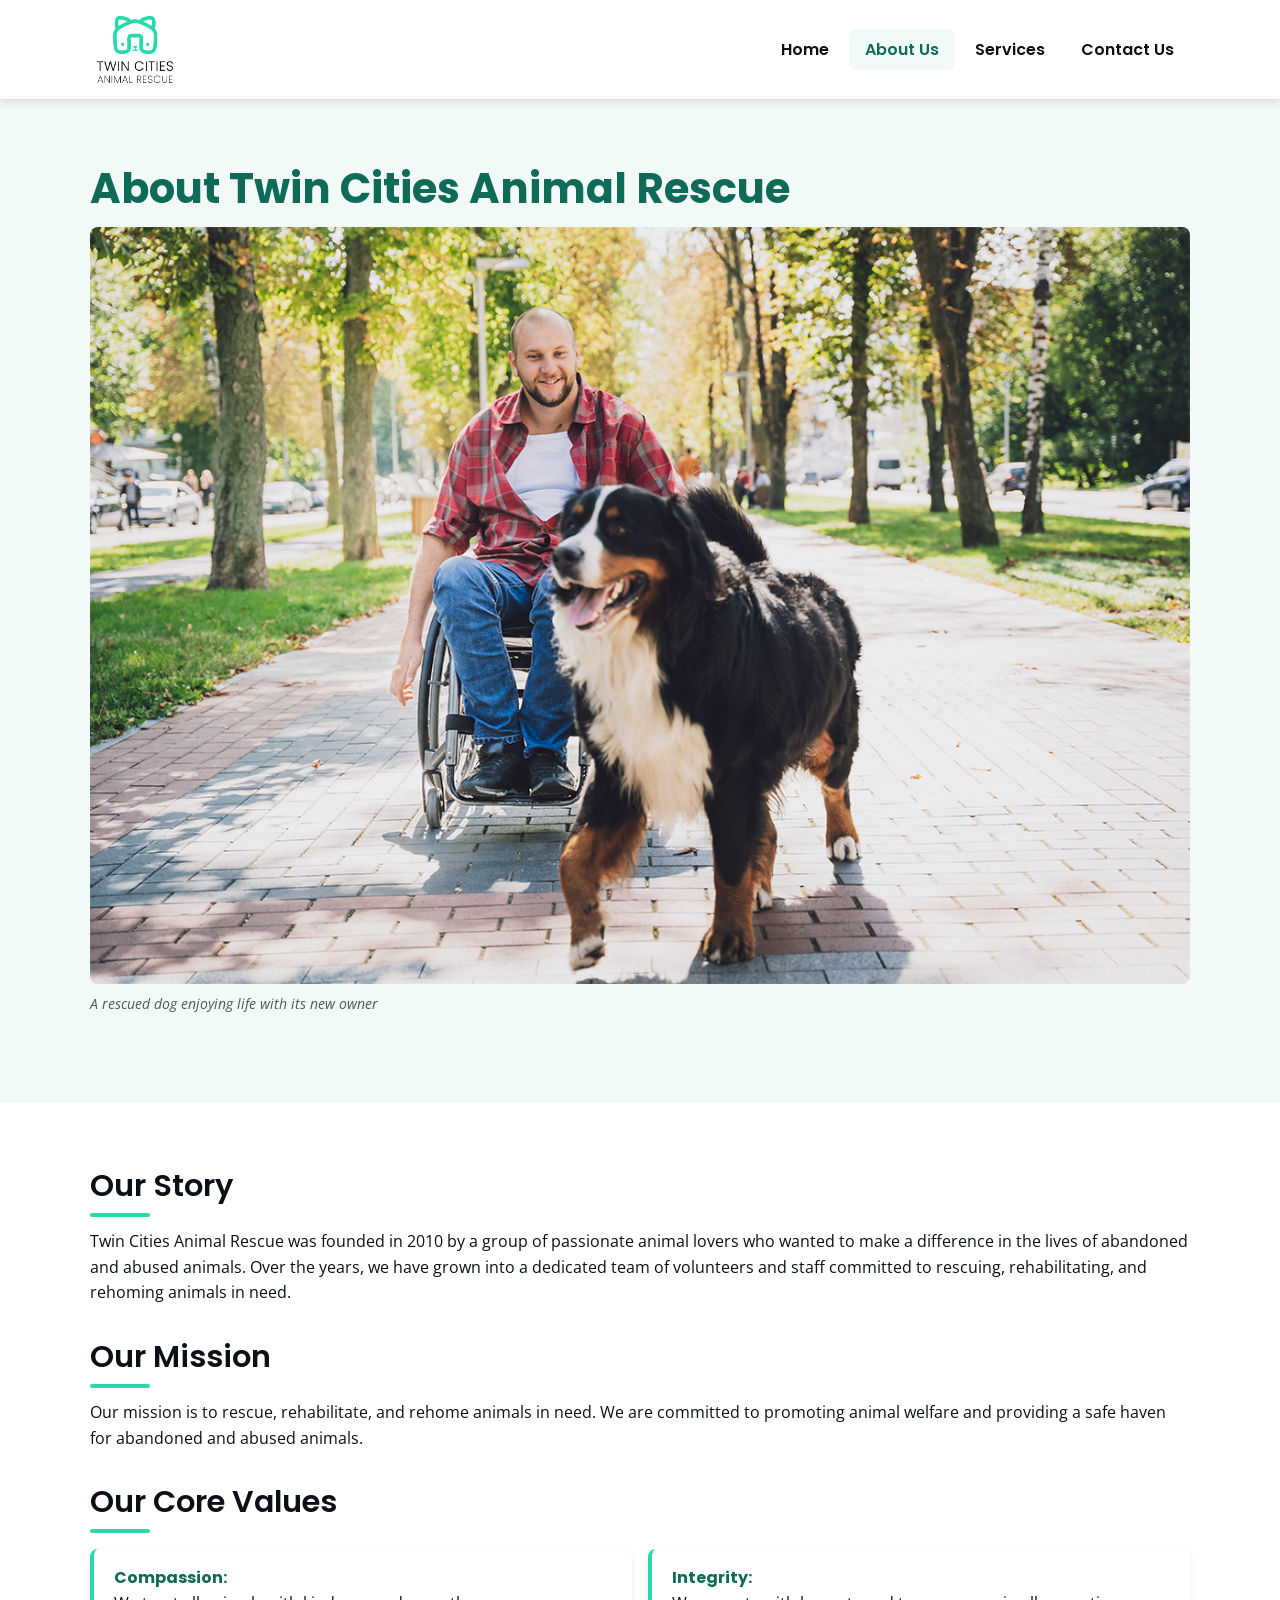
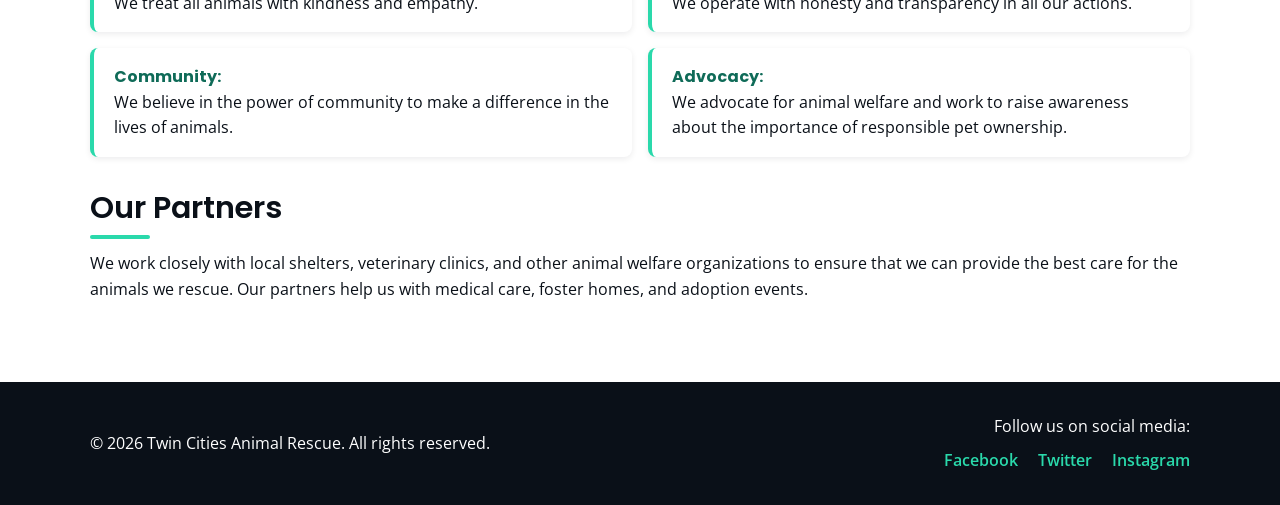
==== about.html @ eed59914 "Initial git upload" ====
<!DOCTYPE html>
<html lang="en">
<head>
    <meta charset="UTF-8">
    <meta name="viewport" content="width=device-width, initial-scale=1.0">
    <title>About Us - Twin Cities Animal Rescue</title>
    <meta name="description" content="Twin Cities Animal Rescue is a non-profit organization dedicated to rescuing and rehoming animals in need.">
    <meta name="keywords" content="animal rescue, pet adoption, non-profit organization, Twin Cities, animal welfare">
    <meta name="author" content="Tawonga Michael Makina">
    <meta name="robots" content="index, follow">
    <link rel="icon" href="assets/rescue-logo_c.png" type="image/x-icon">
    <link rel="preconnect" href="https://fonts.googleapis.com">
    <link rel="preconnect" href="https://fonts.gstatic.com" crossorigin>
    <link href="https://fonts.googleapis.com/css2?family=Open+Sans:wght@400;600&family=Poppins:wght@500;600;700&display=swap" rel="stylesheet">
    <link rel="stylesheet" href="css/style.css">
</head>

<body>
    <header class="header">
        <nav class="nav">
            <div class="logo_menu_wrapper">
                <a href="index.html" class="logo">
                    <img src="assets/rescue-logo_c.png" alt="Twin Cities Animal Rescue Logo" width="100" height="100">
                </a>
                <button class="mobile_menu_button" aria-label="Toggle navigation menu" aria-expanded="false">
                    <span class="hamburger"></span>
                    <span class="hamburger"></span>
                    <span class="hamburger"></span>
                </button>
            </div>
            <!-- Nav Links -->
            <div class="menu_items_wrapper">
                <ul>
                    <li><a href="index.html">Home</a></li>
                    <li><a href="about.html" aria-current="page">About Us</a></li>
                    <li><a href="services.html">Services</a></li>
                    <li><a href="contact.html">Contact Us</a></li>
                </ul>
            </div>
        </nav>
    </header>

    <main>

        <section class="page_intro">
            <h1>About Twin Cities Animal Rescue</h1>
            <figure>
                <picture>
                    <source media="(max-width: 600px)" srcset="assets/rescue-feature-small_c.png">
                    <source media="(min-width: 601px)" srcset="assets/rescue-feature-large_c.png">
                    <img src="assets/rescue-feature-large_c.png" alt="A smiling man in a wheelchair out for a walk in a tree-lined park with his black, white and brown Bernese mountain dog" width="1200" height="826">
                </picture>
                <!-- caption -->
                <figcaption>A rescued dog enjoying life with its new owner</figcaption>
            </figure>
        </section>

        <!-- Our Story -->
        <section class="content">
            <article>
                <h2>Our Story</h2>
                <p>Twin Cities Animal Rescue was founded in 2010 by a group of passionate animal lovers who wanted to make a difference in the lives of abandoned and abused animals. Over the years, we have grown into a dedicated team of volunteers and staff committed to rescuing, rehabilitating, and rehoming animals in need.</p>
            </article>

            <!-- Our Mission -->
            <article>
                <h2>Our Mission</h2>
                <p>Our mission is to rescue, rehabilitate, and rehome animals in need. We are committed to promoting animal welfare and providing a safe haven for abandoned and abused animals.</p>
            </article>

            <!-- Our Core Values -->
            <article>
                <h2>Our Core Values</h2>
                <ul class="card_list">
                    <li><b>Compassion:</b> We treat all animals with kindness and empathy.</li>
                    <li><b>Integrity:</b> We operate with honesty and transparency in all our actions.</li>
                    <li><b>Community:</b> We believe in the power of community to make a difference in the lives of animals.</li>
                    <li><b>Advocacy:</b> We advocate for animal welfare and work to raise awareness about the importance of responsible pet ownership.</li>
                </ul>
            </article>

            <!-- Partner We Work With -->
            <article>
                <h2>Our Partners</h2>
                <p>We work closely with local shelters, veterinary clinics, and other animal welfare organizations to ensure that we can provide the best care for the animals we rescue. Our partners help us with medical care, foster homes, and adoption events.</p>
            </article>
        </section>

    </main>

    <!-- Footer -->
    <footer class="footer">
        <p>&copy; 2026 Twin Cities Animal Rescue. All rights reserved.</p>
        <div class="social">
            <p>Follow us on social media:</p>
            <ul>
                <li><a href="https://www.facebook.com/TwinCitiesAnimalRescue" aria-label="Facebook">Facebook</a></li>
                <li><a href="https://www.twitter.com/TwinCitiesRescue" aria-label="Twitter">Twitter</a></li>
                <li><a href="https://www.instagram.com/TwinCitiesAnimalRescue" aria-label="Instagram">Instagram</a></li>
            </ul>
        </div>
    </footer>

    <script src="js/main.js"></script>
</body>
</html>
---- css/style.css ----
/* Variable Definition */
:root {
    --color-primary: #0f6b58;
    --color-accent: #2ad9ab;
    --color-dark: #0a1018;
    --color-light: #f2faf7;
    --color-white: #ffffff;

    --font-heading: "Poppins", Arial, sans-serif;
    --font-body: "Open Sans", Arial, sans-serif;

    --radius: 8px;
    --max-width: 1100px;
}
/* Resets */
*,
*::before,
*::after {
    box-sizing: border-box;
}

body {
    margin: 0;
    padding: 0;
    font-family: var(--font-body);
    font-size: 1rem;
    line-height: 1.6;
    color: var(--color-dark);
    background-color: var(--color-white);
}

/* Responsive Media */
img,
video {
    max-width: 100%;
    height: auto;
    display: block;
}

audio {
    width: 100%;
}

/* Headings */
h1,
h2,
h3 {
    font-family: var(--font-heading);
    line-height: 1.25;
    margin: 0 0 0.75rem;
}

h1 {
    font-size: 1.9rem;
    font-weight: 700;
}

h2 {
    font-size: 1.5rem;
    font-weight: 600;
}

h2::after {
    content: "";
    display: block;
    width: 60px;
    height: 4px;
    margin-top: 0.5rem;
    background-color: var(--color-accent);
    border-radius: 2px;
}

h3 {
    font-size: 1.15rem;
    font-weight: 600;
    color: var(--color-primary);
    margin-top: 1.5rem;
}

p {
    margin: 0 0 1rem;
}

a {
    color: var(--color-primary);
}

a:hover,
a:focus {
    color: var(--color-dark);
}


a:focus-visible,
button:focus-visible,
input:focus-visible,
select:focus-visible,
textarea:focus-visible {
    outline: 3px solid var(--color-accent);
    outline-offset: 2px;
}

ul,
ol {
    padding-left: 1.25rem;
}

li {
    margin-bottom: 0.5rem;
}

figure {
    margin: 0 0 1.5rem;
}

figcaption {
    font-size: 0.9rem;
    font-style: italic;
    color: #4a5a55;
    margin-top: 0.5rem;
}

/* Global BUttons */
.button {
    display: inline-block;
    padding: 0.75rem 1.5rem;
    font-family: var(--font-heading);
    font-weight: 600;
    font-size: 1rem;
    color: var(--color-white);
    background-color: var(--color-primary);
    border: 2px solid var(--color-primary);
    border-radius: var(--radius);
    text-decoration: none;
    cursor: pointer;
    transition: background-color 0.2s ease, color 0.2s ease;
}

.button:hover,
.button:focus {
    color: var(--color-white);
    background-color: var(--color-dark);
    border-color: var(--color-dark);
}

/* Button outline variants */
.button_outline {
    color: var(--color-primary);
    background-color: transparent;
}

/* Header and Navbar */
.header {
    padding: 0.5rem 16px;
    background-color: var(--color-white);
    box-shadow: 0 3px 9px rgba(10, 16, 24, 0.12);
    position: sticky;
    top: 0;
    z-index: 10;
}

.nav {
    display: flex;
    flex-direction: column;
    max-width: var(--max-width);
    margin: 0 auto;
}

.logo_menu_wrapper {
    display: flex;
    align-items: center;
    justify-content: space-between;
    width: 100%;
}

.logo img {
    width: 70px;
    height: auto;
}

/* Menu Button Mobile */
.mobile_menu_button {
    display: block;
    padding: 0.5rem;
    background-color: transparent;
    border: none;
    cursor: pointer;
}

.mobile_menu_button span {
    display: block;
    width: 26px;
    height: 3px;
    margin: 5px 0;
    background-color: var(--color-dark);
    border-radius: 2px;
}

.menu_items_wrapper {
    display: none;
    width: 100%;
}

.menu_items_wrapper.show {
    display: block;
    animation: slideDown 0.3s ease-in-out;
}

@keyframes slideDown {
    from {
        transform: translateY(-10px);
        opacity: 0;
    }
    to {
        transform: translateY(0);
        opacity: 1;
    }
}

.nav ul {
    display: flex;
    flex-direction: column;
    list-style: none;
    margin: 0;
    padding: 0.5rem 0;
}

.nav ul li {
    margin: 0;
    text-align: center;
}

.nav ul li a {
    display: block;
    padding: 0.75rem;
    font-family: var(--font-heading);
    font-weight: 600;
    color: var(--color-dark);
    text-decoration: none;
    border-radius: var(--radius);
}

.nav ul li a:hover,
.nav ul li a:focus {
    background-color: var(--color-light);
    color: var(--color-primary);
}

.nav ul li a[aria-current="page"] {
    color: var(--color-primary);
    background-color: var(--color-light);
}


main > section,
.info_columns {
    padding: 2.5rem max(16px, calc((100% - var(--max-width)) / 2));
}

main > section:nth-of-type(odd) {
    background-color: var(--color-light);
}

article + article {
    margin-top: 2rem;
}

/* Jumbotron */
.hero {
    text-align: center;
}

.hero h1 {
    color: var(--color-primary);
}

.hero figure {
    max-width: 800px;
    margin: 0 auto 1.5rem;
}

.hero video {
    width: 100%;
    border-radius: var(--radius);
}

.hero .audio {
    max-width: 500px;
}

.hero p {
    max-width: 65ch;
    margin-left: auto;
    margin-right: auto;
}

/* Intro Section */
.page_intro h1 {
    color: var(--color-primary);
}

.page_intro p {
    max-width: 65ch;
    font-size: 1.1rem;
}

.page_intro img {
    border-radius: var(--radius);
}

.stats_list {
    display: flex;
    flex-wrap: wrap;
    gap: 1rem;
    list-style: none;
    padding: 0;
    margin: 0;
}

.stats_list li {
    flex: 1 1 140px;
    margin: 0;
    padding: 1.25rem 1rem;
    text-align: center;
    background-color: var(--color-white);
    border-top: 4px solid var(--color-accent);
    border-radius: var(--radius);
    box-shadow: 0 2px 6px rgba(10, 16, 24, 0.08);
}

.stats_list strong {
    display: block;
    font-family: var(--font-heading);
    font-size: 1.6rem;
    color: var(--color-primary);
}

.spotlight {
    display: flex;
    flex-direction: column;
    gap: 1rem;
}

.spotlight img,
.side_image img {
    border-radius: var(--radius);
}

.spotlight_text p {
    font-size: 1.15rem;
}

.card_list {
    display: flex;
    flex-direction: column;
    gap: 1rem;
    list-style: none;
    padding: 0;
}

.card_list li {
    margin: 0;
    padding: 1rem 1.25rem;
    background-color: var(--color-white);
    border-left: 4px solid var(--color-accent);
    border-radius: var(--radius);
    box-shadow: 0 2px 6px rgba(10, 16, 24, 0.08);
}

.card_list li strong,
.card_list li b {
    display: block;
    font-family: var(--font-heading);
    color: var(--color-primary);
}

.steps li {
    padding-left: 0.25rem;
}

.steps li::marker {
    font-family: var(--font-heading);
    font-weight: 700;
    color: var(--color-primary);
}

.cta {
    text-align: center;
}

.cta h2::after {
    margin-left: auto;
    margin-right: auto;
}

.form {
    max-width: 640px;
}

.form > div,
.form fieldset {
    margin-bottom: 1.25rem;
}

.form label {
    display: block;
    font-weight: 600;
    margin-bottom: 0.35rem;
}

.form input[type="text"],
.form input[type="email"],
.form select,
.form textarea {
    width: 100%;
    padding: 0.7rem;
    font-family: var(--font-body);
    font-size: 1rem;
    color: var(--color-dark);
    background-color: var(--color-white);
    border: 2px solid #b8cfc8;
    border-radius: var(--radius);
}

.form input:focus,
.form select:focus,
.form textarea:focus {
    border-color: var(--color-primary);
}

.form fieldset {
    padding: 1rem;
    border: 2px solid #b8cfc8;
    border-radius: var(--radius);
    background-color: var(--color-white);
}

.form legend {
    padding: 0 0.5rem;
    font-family: var(--font-heading);
    font-weight: 600;
}

.form fieldset div {
    display: flex;
    align-items: flex-start;
    gap: 0.5rem;
    margin-bottom: 0.5rem;
}

.form fieldset label {
    display: inline;
    font-weight: 400;
    margin: 0;
}

.form fieldset input {
    margin-top: 0.35rem;
    accent-color: var(--color-primary);
}

.info_columns {
    display: flex;
    flex-direction: column;
    gap: 2rem;
    background-color: var(--color-light);
}

.tag_list {
    display: flex;
    flex-wrap: wrap;
    gap: 0.5rem;
    list-style: none;
    padding: 0;
}

.tag_list li {
    margin: 0;
    padding: 0.35rem 0.9rem;
    font-weight: 600;
    color: var(--color-primary);
    background-color: var(--color-white);
    border: 2px solid var(--color-accent);
    border-radius: 999px;
}

table {
    width: 100%;
    margin-bottom: 1rem;
    border-collapse: collapse;
    background-color: var(--color-white);
    border-radius: var(--radius);
    overflow: hidden;
}

th,
td {
    padding: 0.75rem 1rem;
    text-align: left;
    border-bottom: 1px solid #d5e6e0;
}

th {
    font-family: var(--font-heading);
    color: var(--color-white);
    background-color: var(--color-primary);
}

.footer {
    display: flex;
    flex-direction: column;
    gap: 1rem;
    padding: 2rem 16px;
    text-align: center;
    color: var(--color-white);
    background-color: var(--color-dark);
}

.footer p {
    margin: 0;
}

.footer ul {
    display: flex;
    justify-content: center;
    gap: 1.25rem;
    list-style: none;
    margin: 0.5rem 0 0;
    padding: 0;
}

.footer ul li {
    margin: 0;
}

.footer ul li a {
    font-weight: 600;
    color: var(--color-accent);
    text-decoration: none;
}

.footer ul li a:hover,
.footer ul li a:focus {
    color: var(--color-white);
    text-decoration: underline;
}


/* Big Screens */
@media screen and (min-width: 768px) {

    h1 {
        font-size: 2.6rem;
    }

    h2 {
        font-size: 1.9rem;
    }

    .nav {
        flex-direction: row;
        align-items: center;
        justify-content: space-between;
    }

    .logo_menu_wrapper {
        width: auto;
    }

    .logo img {
        width: 90px;
    }

    .mobile_menu_button {
        display: none;
    }

    .menu_items_wrapper {
        display: block;
        width: auto;
    }

    .nav ul {
        flex-direction: row;
        gap: 0.25rem;
        padding: 0;
    }

    .nav ul li a {
        padding: 0.5rem 1rem;
    }

    main > section,
    .info_columns {
        padding-top: 4rem;
        padding-bottom: 4rem;
    }

    .spotlight {
        flex-direction: row;
        align-items: center;
        gap: 2.5rem;
    }

    .spotlight figure {
        flex: 0 0 360px;
        margin: 0;
    }

    .card_list {
        flex-direction: row;
        flex-wrap: wrap;
    }

    .card_list li {
        flex: 1 1 calc(50% - 1rem);
    }

    .side_image {
        float: right;
        width: 320px;
        margin: 0 0 1rem 2rem;
    }

    article::after {
        content: "";
        display: block;
        clear: both;
    }

    .info_columns {
        flex-direction: row;
    }

    .info_columns section {
        flex: 1;
    }

    .footer {
        flex-direction: row;
        align-items: center;
        justify-content: space-between;
        padding: 2rem max(16px, calc((100% - var(--max-width)) / 2));
        text-align: left;
    }

    .footer .social {
        text-align: right;
    }

    .footer ul {
        justify-content: flex-end;
    }
}
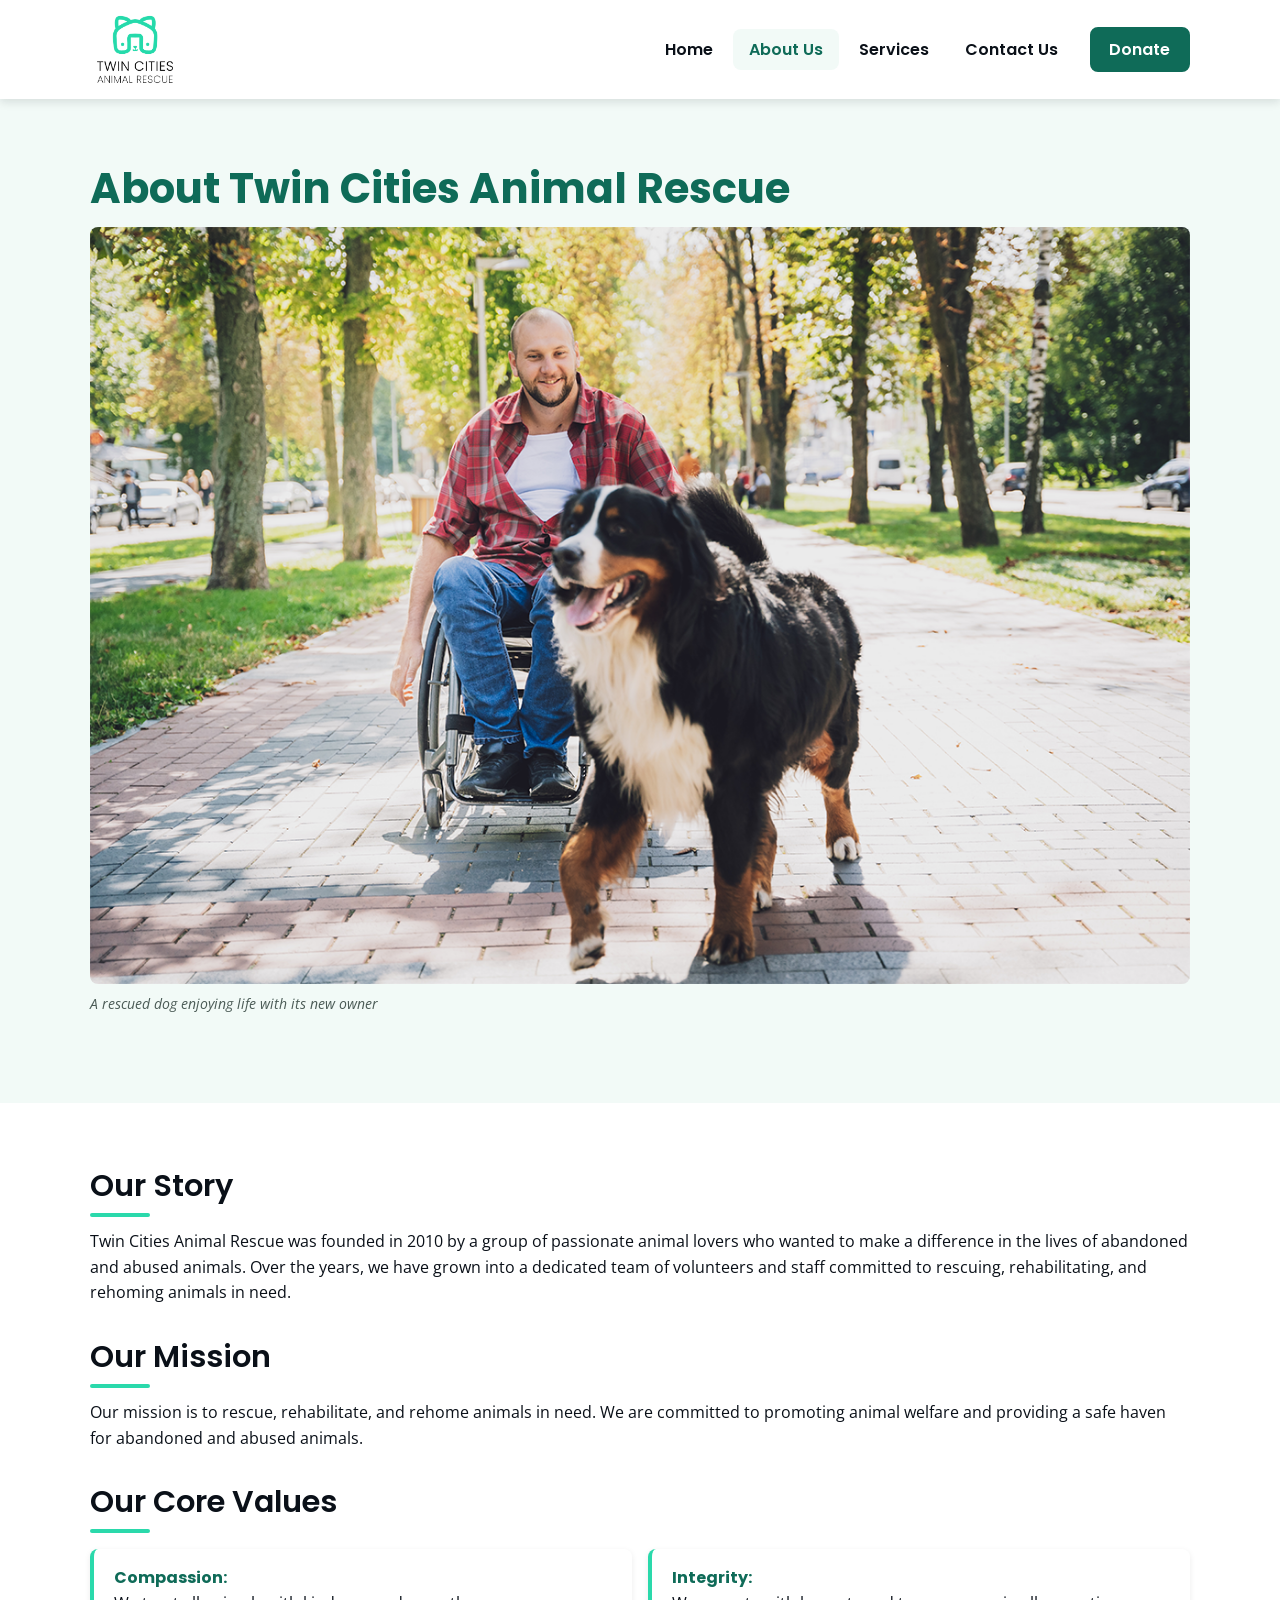
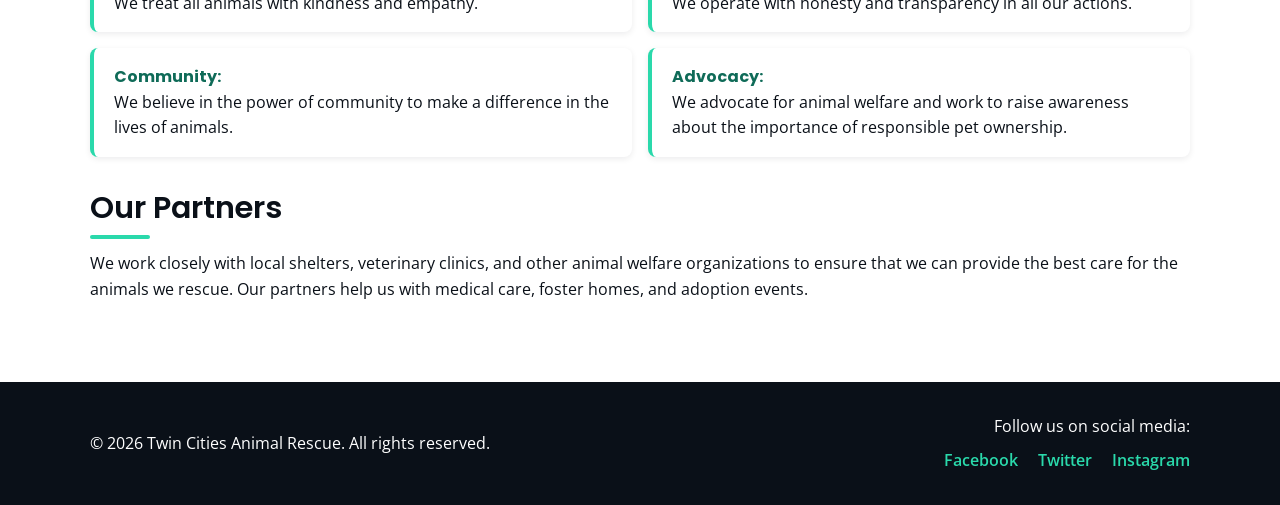
==== commit 63923676: "Implemented the donation feature by adding a button to trigger a modal that is created from teh java" ====
--- a/about.html
+++ b/about.html
@@ -18,18 +18,12 @@
 <body>
     <header class="header">
         <nav class="nav">
-            <div class="logo_menu_wrapper">
-                <a href="index.html" class="logo">
-                    <img src="assets/rescue-logo_c.png" alt="Twin Cities Animal Rescue Logo" width="100" height="100">
-                </a>
-                <button class="mobile_menu_button" aria-label="Toggle navigation menu" aria-expanded="false">
-                    <span class="hamburger"></span>
-                    <span class="hamburger"></span>
-                    <span class="hamburger"></span>
-                </button>
-            </div>
-            <!-- Nav Links -->
-            <div class="menu_items_wrapper">
+            <!-- Logo -->
+            <a href="index.html" class="logo">
+                <img src="assets/rescue-logo_c.png" alt="Twin Cities Animal Rescue Logo" width="100" height="100">
+            </a>
+            <!-- Navigation Links -->
+            <div class="menu_items_wrapper" id="menu_items">
                 <ul>
                     <li><a href="index.html">Home</a></li>
                     <li><a href="about.html" aria-current="page">About Us</a></li>
@@ -37,6 +31,14 @@
                     <li><a href="contact.html">Contact Us</a></li>
                 </ul>
             </div>
+            <!-- Opens the donation modal (built by js/main.js) -->
+            <button type="button" class="button nav_donate" data-open-donation>Donate</button>
+            <!-- Mobile menu button (hidden on larger screens) -->
+            <button type="button" class="mobile_menu_button" aria-label="Toggle navigation menu" aria-expanded="false" aria-controls="menu_items">
+                <span></span>
+                <span></span>
+                <span></span>
+            </button>
         </nav>
     </header>
 
@@ -87,16 +89,14 @@
         </section>
 
     </main>
-
-    <!-- Footer -->
     <footer class="footer">
         <p>&copy; 2026 Twin Cities Animal Rescue. All rights reserved.</p>
         <div class="social">
             <p>Follow us on social media:</p>
             <ul>
-                <li><a href="https://www.facebook.com/TwinCitiesAnimalRescue" aria-label="Facebook">Facebook</a></li>
-                <li><a href="https://www.twitter.com/TwinCitiesRescue" aria-label="Twitter">Twitter</a></li>
-                <li><a href="https://www.instagram.com/TwinCitiesAnimalRescue" aria-label="Instagram">Instagram</a></li>
+                <li><a href="https://www.facebook.com/TwinCitiesAnimalRescue">Facebook</a></li>
+                <li><a href="https://www.twitter.com/TwinCitiesRescue">Twitter</a></li>
+                <li><a href="https://www.instagram.com/TwinCitiesAnimalRescue">Instagram</a></li>
             </ul>
         </div>
     </footer>
--- a/css/style.css
+++ b/css/style.css
@@ -6,6 +6,7 @@
     --color-dark: #0a1018;
     --color-light: #f2faf7;
     --color-white: #ffffff;
+    --color-error: #b3261e; /* status colour for form errors only */
 
     --font-heading: "Poppins", Arial, sans-serif;
     --font-body: "Open Sans", Arial, sans-serif;
@@ -160,23 +161,28 @@
     z-index: 10;
 }
 
+/* Mobile: logo, Donate and menu button on one row; the
+   links drop onto their own full-width row underneath */
 .nav {
     display: flex;
-    flex-direction: column;
+    flex-wrap: wrap;
+    align-items: center;
+    gap: 0.5rem;
     max-width: var(--max-width);
     margin: 0 auto;
 }
 
-.logo_menu_wrapper {
-    display: flex;
-    align-items: center;
-    justify-content: space-between;
-    width: 100%;
+.logo {
+    margin-right: auto;
 }
 
 .logo img {
     width: 70px;
     height: auto;
+}
+
+.nav_donate {
+    padding: 0.5rem 1.1rem;
 }
 
 /* Menu Button Mobile */
@@ -199,7 +205,8 @@
 
 .menu_items_wrapper {
     display: none;
-    width: 100%;
+    order: 1;
+    flex-basis: 100%;
 }
 
 .menu_items_wrapper.show {
@@ -411,6 +418,7 @@
 
 .form input[type="text"],
 .form input[type="email"],
+.form input[type="tel"],
 .form select,
 .form textarea {
     width: 100%;
@@ -460,6 +468,155 @@
     accent-color: var(--color-primary);
 }
 
+
+.form .form_message {
+    display: block;
+    margin: 0.35rem 0 0;
+    font-size: 0.9rem;
+    font-weight: 600;
+}
+
+.form_group.form_error input[type="text"],
+.form_group.form_error input[type="email"],
+.form_group.form_error input[type="tel"],
+.form_group.form_error select,
+.form_group.form_error textarea,
+fieldset.form_group.form_error {
+    border-color: var(--color-error);
+}
+
+.form_group.form_error .form_message {
+    color: var(--color-error);
+}
+
+.form_group.form_success input[type="text"],
+.form_group.form_success input[type="email"],
+.form_group.form_success input[type="tel"],
+.form_group.form_success select,
+.form_group.form_success textarea,
+fieldset.form_group.form_success {
+    border-color: var(--color-primary);
+}
+
+.form_group.form_success .form_message {
+    color: var(--color-primary);
+}
+
+.form_status {
+    margin-top: 1rem;
+    font-weight: 600;
+}
+
+.form_status.form_error {
+    color: var(--color-error);
+}
+
+.form_status.form_success {
+    padding: 0.75rem 1rem;
+    color: var(--color-primary);
+    background-color: var(--color-light);
+    border-left: 4px solid var(--color-accent);
+    border-radius: var(--radius);
+}
+
+/* Donation modal */
+.donation_modal {
+    width: min(560px, calc(100% - 32px));
+    max-height: calc(100% - 32px);
+    padding: 0;
+    color: var(--color-dark);
+    border: none;
+    border-radius: var(--radius);
+    box-shadow: 0 10px 30px rgba(10, 16, 24, 0.3);
+}
+
+.donation_modal::backdrop {
+    background-color: rgba(10, 16, 24, 0.6);
+}
+
+.modal_inner {
+    padding: 1.5rem;
+}
+
+.modal_header {
+    display: flex;
+    align-items: flex-start;
+    justify-content: space-between;
+    gap: 1rem;
+}
+
+.modal_close {
+    padding: 0 0.5rem;
+    font-size: 2rem;
+    line-height: 1;
+    color: var(--color-dark);
+    background: none;
+    border: none;
+    cursor: pointer;
+}
+
+.donation_modal .form {
+    max-width: none;
+}
+
+/* Radio buttons shown as selectable "chips" */
+.form .option_chips {
+    display: flex;
+    flex-wrap: wrap;
+    gap: 0.5rem;
+}
+
+.form .option_chips > div {
+    margin: 0;
+}
+
+.form .option_chips input {
+    position: absolute;
+    opacity: 0;
+}
+
+.form .option_chips label {
+    display: block;
+    padding: 0.5rem 1rem;
+    font-family: var(--font-heading);
+    font-weight: 600;
+    color: var(--color-primary);
+    background-color: var(--color-white);
+    border: 2px solid var(--color-accent);
+    border-radius: 999px;
+    cursor: pointer;
+}
+
+.form .option_chips input:checked + label {
+    color: var(--color-white);
+    background-color: var(--color-primary);
+    border-color: var(--color-primary);
+}
+
+.form .option_chips input:focus-visible + label {
+    outline: 3px solid var(--color-accent);
+    outline-offset: 2px;
+}
+
+.donation_impact {
+    padding: 0.75rem 1rem;
+    font-weight: 600;
+    color: var(--color-primary);
+    background-color: var(--color-light);
+    border-left: 4px solid var(--color-accent);
+    border-radius: var(--radius);
+}
+
+.demo_note {
+    font-size: 0.9rem;
+    color: #4a5a55;
+}
+
+.donation_thanks h3 {
+    margin-top: 0;
+    font-size: 1.4rem;
+}
+
 .info_columns {
     display: flex;
     flex-direction: column;
@@ -559,13 +716,8 @@
     }
 
     .nav {
-        flex-direction: row;
-        align-items: center;
-        justify-content: space-between;
-    }
-
-    .logo_menu_wrapper {
-        width: auto;
+        flex-wrap: nowrap;
+        gap: 1rem;
     }
 
     .logo img {
@@ -578,7 +730,8 @@
 
     .menu_items_wrapper {
         display: block;
-        width: auto;
+        order: 0;
+        flex-basis: auto;
     }
 
     .nav ul {
